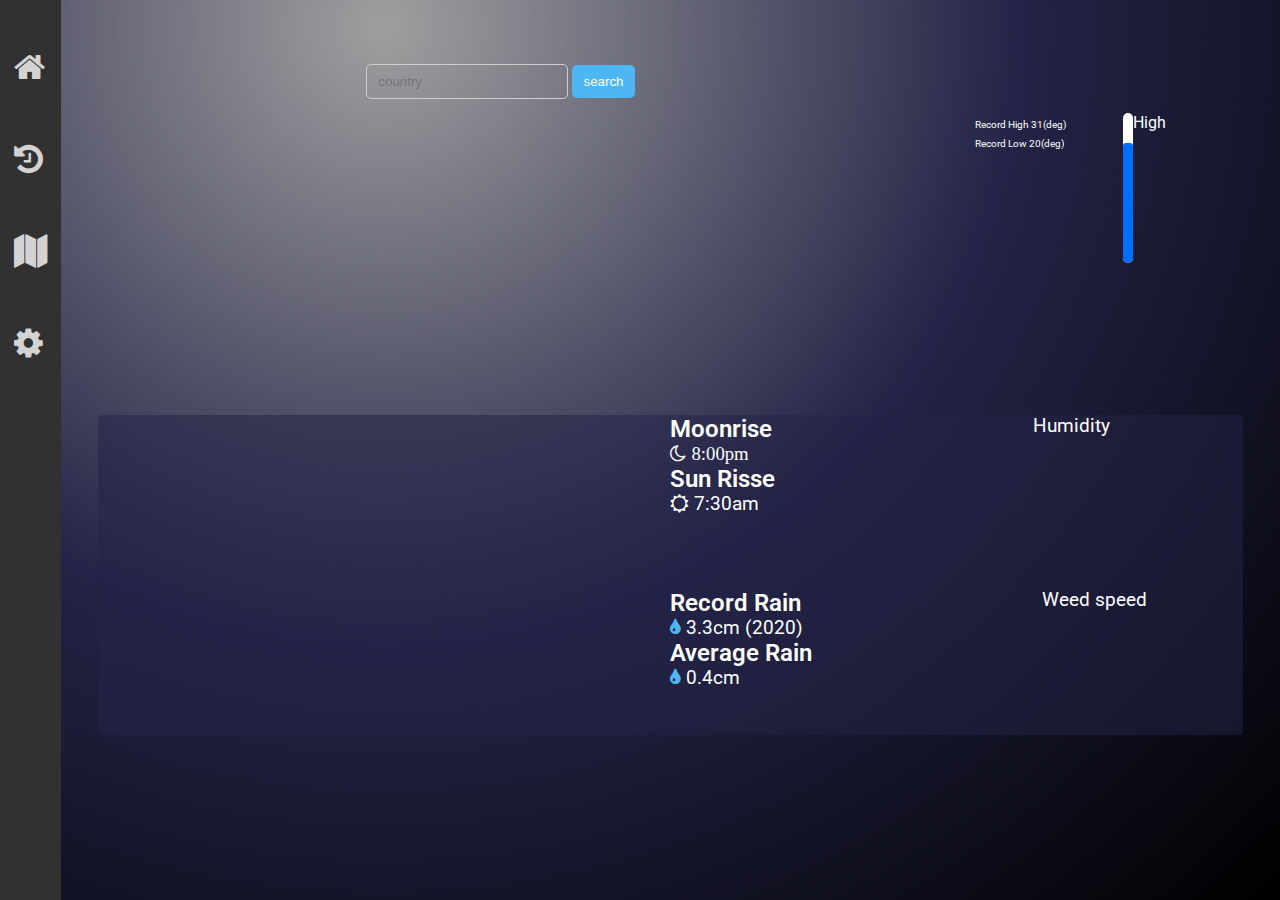
==== public/html/history.html @ a8be3bc1 "my first commit" ====
<!DOCTYPE html>
<html lang="en" dir="ltr">
  <head>
    <meta charset="utf-8">
    <meta name="viewport" content="width=device-width, initial-scale=1.0">
    <meta name="theme-color" content="#222353">
    <title>Smash It</title>
    <link rel="icon" href="./img/client-1.png" type="image/x-icon">
    <link href="https://fonts.googleapis.com/css2?family=Roboto:ital,wght@0,100;0,300;0,400;0,500;0,700;0,900;1,100;1,300;1,400;1,500;1,700;1,900&display=swap" rel="stylesheet">
    <link rel="stylesheet" href="https://cdnjs.cloudflare.com/ajax/libs/font-awesome/4.7.0/css/font-awesome.min.css">
    <link rel="stylesheet" href="../styles/style.css">
    <link rel="manifest" href="./manifest.json">

    <script type="text/javascript" src="https://www.gstatic.com/charts/loader.js"></script>
  </head>
  <body>
    <div id="Intro" class="dp-h box">
      <div class="">
        <img src="./img/client-1.png" alt="Smash it logo">
        <h1>Smash It</h1>
      </div>
    </div>

    <main id="main" class="dp-b p-ab">
      <div class="dp-f">
        <aside>
          <ul>
            <li><a href="../index.html"><i class="fa fa-home" aria-hidden="true"></i>
            </a></li>
            <li><a href="#history"><i class="fa fa-history" aria-hidden="true"></i></a></li>
            <li><a href=""><i class="fa fa-map" aria-hidden="true"></i></a></li>
            <li><a href=""><i class="fa fa-cog" aria-hidden="true"></i></a></li>
          </ul>
        </aside>
        <br>
        <br>
        <article>
          <nav>
            <form action="" method="POST">
              <input id="country" type="text" name="url" placeholder="country">
              <input id="submit" type="submit" value="search">
            </form>
          </nav>
          <div id="display" class="dp-f">
            <div id="temp" class="f-3">
                
            </div>
            <div id="temo" class="f-1 center dp-f">
              <div id="left-thermo" class="f-1">
                <span>Record High 31(deg)</span>
                <br>
                <span id="low">Record Low 20(deg)</span>
              </div>
                
              <div id="thermometer">
                <div id="thermo-progress"></div>
                <div id="temo-base"></div>
              </div>

              <div id="right-thermo" class="f-1">High</div>
            </div>
          </div>
          <br>
          <br>
          <br>
          <br>
          <br>
          <br>
          <br>
          <br>
          <div id="detail" class="box-fluid dp-f">
            <!-- <h1>Daily</h1> -->
            <br><br>
            <div id="prev-forecast" class="f-1">
              <div id="top-component">
                
              </div>
              <div id="bottom-component">
                <div id="curve_chart" style="width: 90%; height: 90%;"></div>
              </div>
            </div>
            <!--Humidity and Wind speed chart section-->
            <div class="f-1">
              <div style="margin-bottom: 5%;">
                <div style="float: left; margin-right: 45%;">
                  <h2>Moonrise</h2>
                  <h3><i class="fa fa-moon-o" aria-hidden="true">   8:00pm</i></h3>
                  <h2>Sun Risse</h2>
                  <h3><i class="fa fa-sun-o" aria-hidden="true"></i>   7:30am</h3>
                </div>
                <div id="humidity">
                  <h3>Humidity</h3>
                  <canvas id="myCanvas1" width="120px" height="120px"></canvas>
                </div>
              </div>

              <div>
                <div style="float: left; margin-right: 40%;">
                  <h2>Record Rain</h2>
                  <h3><i class="fa fa-tint" aria-hidden="true" style="color: #4db6f3"></i>   3.3cm (2020)</h3>
                  <h2>Average Rain</h2>
                  <h3><i class="fa fa-tint" aria-hidden="true" style="color: #4db6f3"></i>   0.4cm</h3>
                </div>
                <div id="wind-speed">
                  <h3>Weed speed</h3>
                  <canvas id="myCanvas2" width="120px" height="120px"></canvas>
                </div>
              </div>
              
            </div>
            <!--End of Humidity and wind speed section-->
          </div>
        </article>

      </div>
      
    </main>
  

    <script src="./js/index.js" type="text/javascript">
    </script>
    <!-- The core Firebase JS SDK is always required and must be listed first -->
<script src="/__/firebase/7.19.1/firebase-app.js"></script>

<!-- TODO: Add SDKs for Firebase products that you want to use
     https://firebase.google.com/docs/web/setup#available-libraries -->
<script src="/__/firebase/7.19.1/firebase-analytics.js"></script>

<!-- Initialize Firebase -->
<script src="/__/firebase/init.js"></script>
  </body>
</html>
---- public/styles/style.css ----
*{
  margin: 0;
  padding: 0;
}
aside{
  flex: .25;
  height: 100vh;
  width: 5%;
  background: rgb(49, 49, 49);
  
}
article{
  flex: 5;
  padding-top: 5%;
}
body{
  color: white; 
  font-family: 'Roboto', sans-serif;
  font-weight: 400;
}

#curve-chart{
  background: transparent;
}
.f-1{
  flex:1;
}
.f-3{
  flex:3;
}
input{
  background: transparent;
  color: white;
  border: 1px solid rgb(206, 206, 206);
  border-radius: 5px;
  padding: .67em .87em;
}
#submit{
  border: none;
  background: #4db6f3;
}
h1{
  font-weight: 700;
}
h2{
  font-weight: 600;
}
h3{
  font-weight: 400;
}
#main{
  background-image: radial-gradient(farthest-corner at 30% 3%,rgb(159, 159, 160),rgb(35, 36, 71),black);
  background-repeat: no-repeat;
  background-size: cover;
  width: 100%;
  height: 100%;
  /* padding: 0 2%; */
}
nav{
  margin: auto;
  width: 50%;
  margin-bottom: .87em;
}
a{
  color: rgb(212, 211, 211);
  text-decoration: none;
  font-size: 2.4em;

}
a:visited{
  color: rgb(212, 211, 211);
}
li{
  margin: 3em 0;
  font-size: 14px;
  padding: .4em .7em .4em 1em;
}
li:hover{
  background: rgb(194, 194, 194);
}

.box{
  margin: auto 15%;
}
.box-fluid{
  margin: auto 3%;
}



#detail{
  background: rgba(35, 36, 71, 0.534);
  border-radius: 5px;
}
.forecast-card:hover{
  background: rgba(255, 255, 255, 0.383);
}
.forecast-card{
  width:20%;
  display: inline-block;
  border-radius: 5px;
  margin: 5px 2%;
}
#prev-forecast{
  background: rgb(35, 36, 71);
  border-radius: 5px;
  height: 250px;
  
}
span{
  font-size: 10px;
}


#low{
  margin-top: 100px;
}
#temo{
  border-radius: 5px;
}
#thermometer{
  height: 150px;
  width: 10px;
  border-radius: 10px;
  background: white;
  position: relative;
  overflow: hidden;
  /* display: flex;
  flex-direction: row; */
}
#thermo-progress{
  position: relative;
  top: 20%;
  height: 100%;
  background: rgb(0, 110, 255);
  border-radius: 3px;
}
#temo-base{
  background: rgb(0, 110, 255);
  width: 20px;
  height: 20px;
  border-radius: 100%;
  position: absolute;
  left: -4.8px;
  bottom: 5px;
}
#prev-forecast{
  height: max-content;
}
#top-component{
  height: max-content;
}





.p-rel{
  position: relative;
  top: 0;
  bottom: 0;
  right: 0;
  left: 0;
}
.p-rel-t-10{
  position: relative;
  top: 10%;
}
.p-rel-t-20{
  position: relative;
  top: 20%;
}.p-rel-t-30{
  position: relative;
  top: 30%;
}.p-rel-t-40{
  position: relative;
  top: 40%;
}
.p-rel-t-auto{
  position: relative;
  top: auto;
}
.p-ab{
  position: absolute;
}
.p-ab-top-10{
  position:absolute;
  top: 10%;
}.p-ab-top-20{
  position:absolute;
  top: 20%;
}.p-ab-top-30{
  position:absolute;
  top: 30%;
}.p-ab-top-40{
  position:absolute;
  top: 40%;
}
.p-ab-top-auto{
  position:absolute;
  top: auto;
}

.dp-h{
  display: none;
}
.dp-b{
  display: block;
}
.dp-f{
  display: flex;
}

.center{
  width: 40%;
  margin: auto;
}
h1[class="center"]{
  font-size: 8em;
}
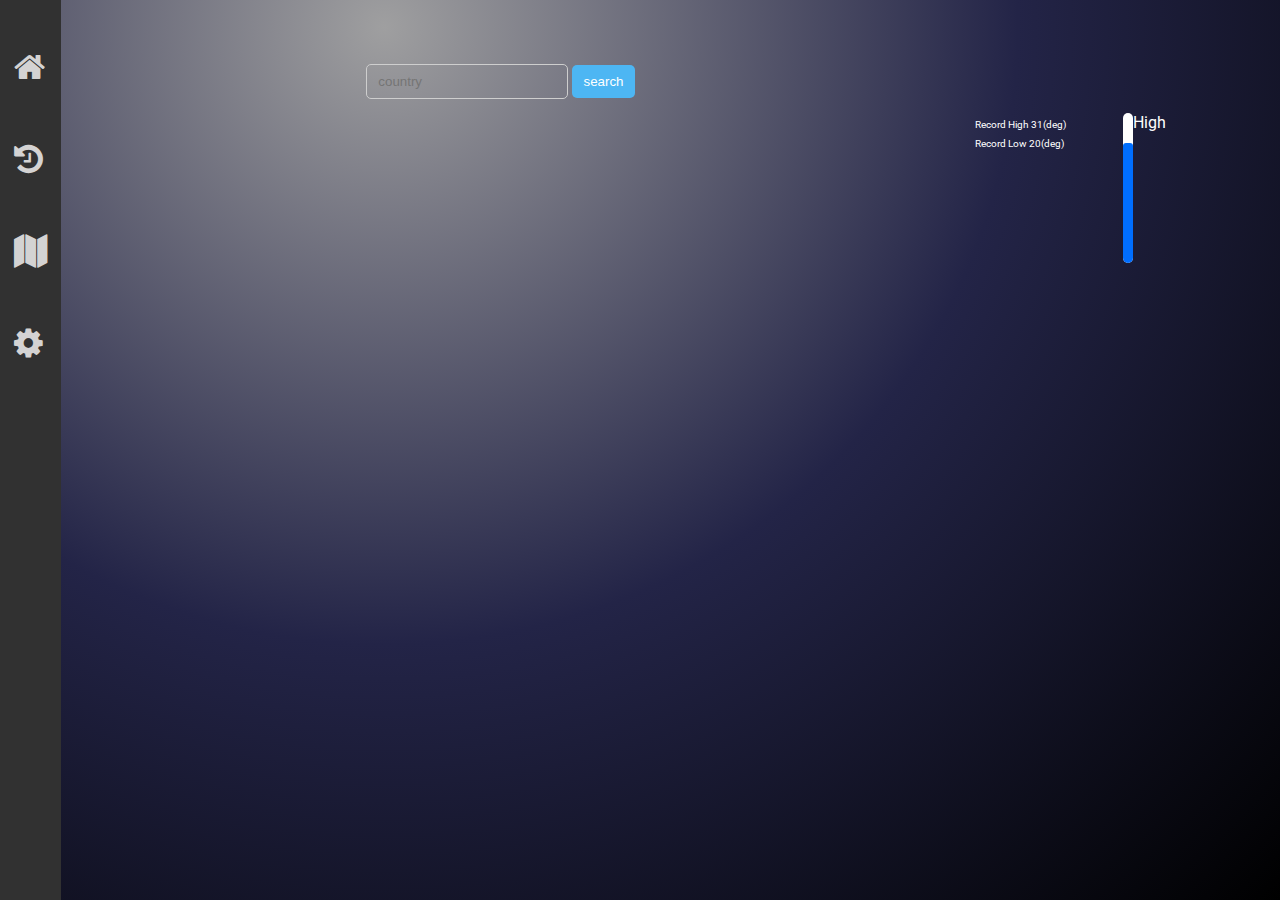
==== commit a39c2bff: "Added some functionality to the history page" ====
--- a/public/html/history.html
+++ b/public/html/history.html
@@ -21,7 +21,7 @@
       </div>
     </div>
 
-    <main id="main" class="dp-b p-ab">
+    <main id="main" class="dp-b p-ab" style="height: max-content;">
       <div class="dp-f">
         <aside>
           <ul>
@@ -64,52 +64,10 @@
           <br>
           <br>
           <br>
-          <br>
-          <br>
-          <br>
-          <br>
-          <div id="detail" class="box-fluid dp-f">
-            <!-- <h1>Daily</h1> -->
-            <br><br>
-            <div id="prev-forecast" class="f-1">
-              <div id="top-component">
-                
-              </div>
-              <div id="bottom-component">
-                <div id="curve_chart" style="width: 90%; height: 90%;"></div>
-              </div>
-            </div>
-            <!--Humidity and Wind speed chart section-->
-            <div class="f-1">
-              <div style="margin-bottom: 5%;">
-                <div style="float: left; margin-right: 45%;">
-                  <h2>Moonrise</h2>
-                  <h3><i class="fa fa-moon-o" aria-hidden="true">   8:00pm</i></h3>
-                  <h2>Sun Risse</h2>
-                  <h3><i class="fa fa-sun-o" aria-hidden="true"></i>   7:30am</h3>
-                </div>
-                <div id="humidity">
-                  <h3>Humidity</h3>
-                  <canvas id="myCanvas1" width="120px" height="120px"></canvas>
-                </div>
-              </div>
+          <div id="history">
 
-              <div>
-                <div style="float: left; margin-right: 40%;">
-                  <h2>Record Rain</h2>
-                  <h3><i class="fa fa-tint" aria-hidden="true" style="color: #4db6f3"></i>   3.3cm (2020)</h3>
-                  <h2>Average Rain</h2>
-                  <h3><i class="fa fa-tint" aria-hidden="true" style="color: #4db6f3"></i>   0.4cm</h3>
-                </div>
-                <div id="wind-speed">
-                  <h3>Weed speed</h3>
-                  <canvas id="myCanvas2" width="120px" height="120px"></canvas>
-                </div>
-              </div>
-              
-            </div>
-            <!--End of Humidity and wind speed section-->
           </div>
+          
         </article>
 
       </div>
@@ -117,7 +75,7 @@
     </main>
   
 
-    <script src="./js/index.js" type="text/javascript">
+    <script src="../js/history.js" type="text/javascript">
     </script>
     <!-- The core Firebase JS SDK is always required and must be listed first -->
 <script src="/__/firebase/7.19.1/firebase-app.js"></script>
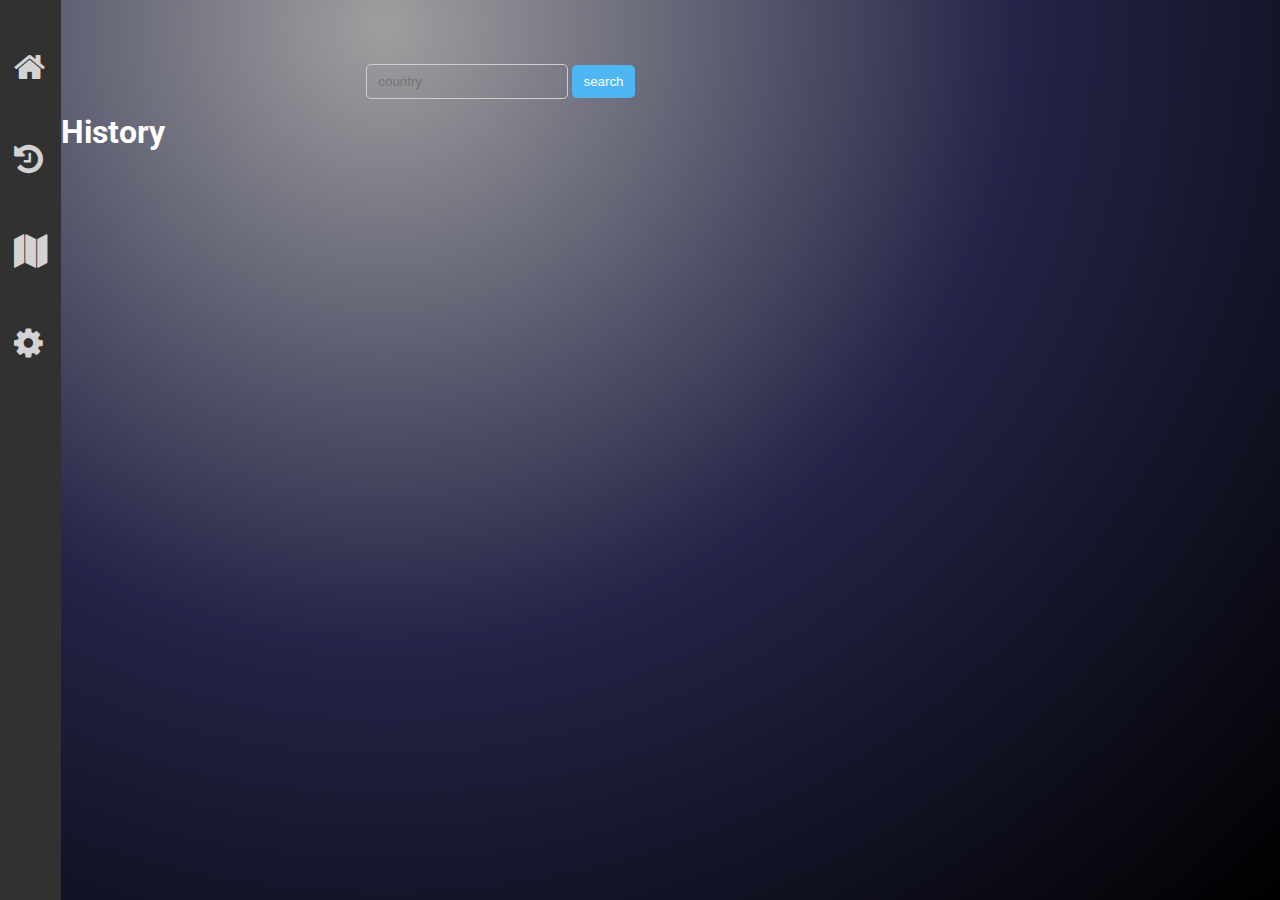
==== commit 0a540041: "fixing the responsiveness of the history page" ====
--- a/public/html/history.html
+++ b/public/html/history.html
@@ -8,8 +8,9 @@
     <link rel="icon" href="./img/client-1.png" type="image/x-icon">
     <link href="https://fonts.googleapis.com/css2?family=Roboto:ital,wght@0,100;0,300;0,400;0,500;0,700;0,900;1,100;1,300;1,400;1,500;1,700;1,900&display=swap" rel="stylesheet">
     <link rel="stylesheet" href="https://cdnjs.cloudflare.com/ajax/libs/font-awesome/4.7.0/css/font-awesome.min.css">
+    <link rel="manifest" href="./manifest.json">
     <link rel="stylesheet" href="../styles/style.css">
-    <link rel="manifest" href="./manifest.json">
+    <link rel="stylesheet" href="../styles/history.css">
 
     <script type="text/javascript" src="https://www.gstatic.com/charts/loader.js"></script>
   </head>
@@ -41,7 +42,7 @@
               <input id="submit" type="submit" value="search">
             </form>
           </nav>
-          <div id="display" class="dp-f">
+          <!-- <div id="display" class="dp-f">
             <div id="temp" class="f-3">
                 
             </div>
@@ -59,12 +60,10 @@
 
               <div id="right-thermo" class="f-1">High</div>
             </div>
-          </div>
-          <br>
-          <br>
-          <br>
-          <br>
+          </div> -->
+          
           <div id="history">
+            <h1 style="margin-bottom: 5%;">History</h1>
 
           </div>
           
--- a/public/styles/style.css
+++ b/public/styles/style.css
@@ -5,7 +5,7 @@
 aside{
   flex: .25;
   height: 100vh;
-  width: 5%;
+  width: max-content;
   background: rgb(49, 49, 49);
   
 }
@@ -53,7 +53,7 @@
   background-repeat: no-repeat;
   background-size: cover;
   width: 100%;
-  height: 100%;
+  height: max-content;
   /* padding: 0 2%; */
 }
 nav{
@@ -61,14 +61,22 @@
   width: 50%;
   margin-bottom: .87em;
 }
-a{
+ a{
   color: rgb(212, 211, 211);
   text-decoration: none;
   font-size: 2.4em;
 
 }
-a:visited{
+aside a:visited{
   color: rgb(212, 211, 211);
+}
+#c1{
+  float: left; 
+  margin-right: 45%;
+}
+#c2{
+  float: left; 
+  margin-right: 36%;
 }
 li{
   margin: 3em 0;
@@ -89,8 +97,22 @@
 
 
 #detail{
+  margin-top: 8%;
+  margin-bottom: 3%;
   background: rgba(35, 36, 71, 0.534);
   border-radius: 5px;
+}
+footer{
+  background: transparent;
+  text-align: center;
+}
+footer li{
+  display: inline;
+  font-size: 50%;
+}
+footer a:hover{
+  background: none;
+  cursor: pointer;
 }
 .forecast-card:hover{
   background: rgba(255, 255, 255, 0.383);
@@ -217,4 +239,121 @@
 }
 h1[class="center"]{
   font-size: 8em;
+}
+
+@media only screen and (min-width: 848px){
+  #c1{
+    margin-right: 50%;
+    text-align: center;
+  }
+  #c2{
+    margin-right: 45%;
+    text-align: center;
+  }
+}
+
+@media only screen and (max-width: 848px){
+
+  #detail{
+    display: block;
+    height: max-content;
+  }
+  aside{
+    display: inline-block;
+    width: auto;
+    height: inherit;
+  }
+  aside a{
+    font-size: 100%;
+  }
+  #curve_chart div[dir="ltr"]{
+    width: 100%;
+  }
+  #curve_chart div[dir="ltr"] svg{
+    width: 100%;
+  }
+  #c1{
+    margin-right: 50%;
+    text-align: center;
+  }
+  #c2{
+    margin-right: 45.5%;
+    text-align: center;
+  }
+}
+
+
+@media only screen and (max-width: 554px){
+  #temp{
+  display: inline-block;
+  margin-right: 5%;
+  justify-content: left;
+}
+  #curve_chart div[dir="ltr"] svg{
+    width: 80%;
+  }
+.center{
+  width: 40%;
+  margin: 0 20%;
+}
+nav{
+  margin: 0 0 .87em 10%;
+  width: 70%;
+}
+#main {
+  height: auto;
+  overflow: hidden;
+}
+  main:nth-child(1){
+    height: max-content;
+    position: relative;
+  }
+}
+
+@media only screen and (max-width: 440px){
+  *{
+    margin: 0;
+    padding: 0;
+  }
+  aside{
+    width: 100%;
+    height: 100%;
+  }
+  #curve_chart div[dir="ltr"] svg{
+    width: 100%;
+  }
+  aside li{
+    display: inline;
+  }
+  .dp-f{
+    display: block;
+  }
+  #main:nth-child(1){
+    position: relative;
+    display: block;
+  }
+  #c1{
+    text-align: center;
+    margin: 0;
+    float: none;
+  }
+  #c2{
+    float: none;
+    margin: 0;
+    text-align: center;
+  }
+  nav{
+    width: 100%;
+  }
+  #wind-speed{
+    text-align: center;
+    float: none;
+  }
+  #humidity{
+    text-align: center;
+    float: none;
+  }
+  #prev-forecast{
+    margin-bottom: 8%;
+  }
 }--- a/public/styles/history.css
+++ b/public/styles/history.css
@@ -0,0 +1,133 @@
+#history{
+    margin-bottom: 20px;
+}
+.flex{
+    flex: 1;
+}
+
+#container{
+    background: rgb(35, 36, 71);
+    padding: 10px 5px;
+    display: flex;
+}
+
+
+@media only screen and (min-width: 848px){
+    #c1{
+      margin-right: 50%;
+      text-align: center;
+    }
+    #c2{
+      margin-right: 37%;
+      text-align: center;
+    }
+  }
+  
+  @media only screen and (max-width: 848px){
+  
+    #detail{
+      display: block;
+      height: max-content;
+    }
+    aside{
+      display: inline-block;
+      width: auto;
+      height: inherit;
+    }
+    aside a{
+      font-size: 100%;
+    }
+    #curve_chart div[dir="ltr"]{
+      width: 100%;
+    }
+    #curve_chart div[dir="ltr"] svg{
+      width: 100%;
+    }
+    #c1{
+      margin-right: 50%;
+      text-align: center;
+    }
+    #c2{
+      margin-right: 45.5%;
+      text-align: center;
+    }
+  }
+  
+  
+  @media only screen and (max-width: 554px){
+    #temp{
+      display: inline-block;
+    margin-right: 5%;
+    justify-content: left;
+  }
+    #curve_chart div[dir="ltr"] svg{
+      width: 80%;
+    }
+  .center{
+    width: 40%;
+    margin: 0 20%;
+  }
+  nav{
+    margin: 0 0 .87em 10%;
+    width: 70%;
+  }
+  #main {
+    height: auto;
+    overflow: hidden;
+  }
+    main:nth-child(1){
+      height: max-content;
+      position: relative;
+    }
+  }
+  
+  @media only screen and (max-width: 440px){
+    *{
+      margin: 0;
+      padding: 0;
+    }
+    #c1{
+        text-align: center;
+        margin: 0;
+    }
+    #c2{
+        text-align: center;
+        margin: 0;
+    }
+    .humidity {
+        text-align: center;
+    }
+    .wind-speed{
+        text-align: center;
+    }
+    #container{
+        display: block;
+    }
+    .flex{
+        flex: none;
+        display: block;
+        text-align: center;
+    }
+    aside{
+      width: 100%;
+      height: 100%;
+    }
+    aside li{
+      display: inline;
+    }
+    
+    nav{
+      width: 100%;
+    }
+    #wind-speed{
+      text-align: center;
+      float: none;
+    }
+    #humidity{
+      text-align: center;
+      float: none;
+    }
+    #prev-forecast{
+      margin-bottom: 8%;
+    }
+  }